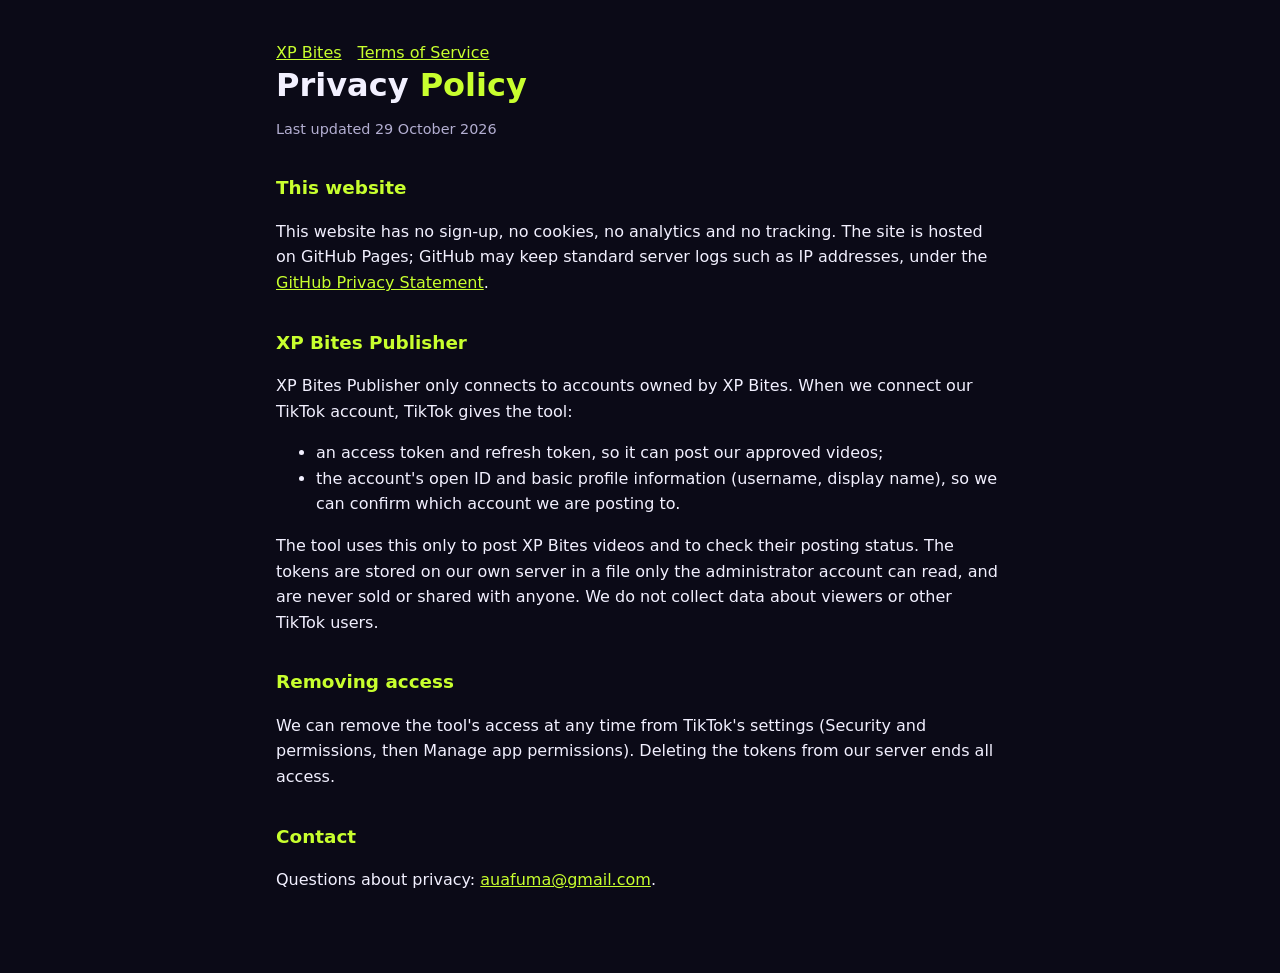
==== privacy.html @ 45ca37fb "Add files via upload" ====
<!doctype html>
<html lang="en"><head><meta charset="utf-8"><meta name="viewport" content="width=device-width, initial-scale=1">
<title>Privacy Policy</title><link rel="stylesheet" href="style.css"></head>
<body><main>
<nav><a href="index.html">XP Bites</a><a href="terms.html">Terms of Service</a></nav>
<h1>Privacy <em>Policy</em></h1>
<p class="muted">Last updated 29 October 2026</p>

<h2>This website</h2>
<p>This website has no sign-up, no cookies, no analytics and no tracking. The site is hosted on GitHub Pages; GitHub may keep standard server logs such as IP addresses, under the <a href="https://docs.github.com/en/site-policy/privacy-policies/github-general-privacy-statement">GitHub Privacy Statement</a>.</p>

<h2>XP Bites Publisher</h2>
<p>XP Bites Publisher only connects to accounts owned by XP Bites. When we connect our TikTok account, TikTok gives the tool:</p>
<ul>
<li>an access token and refresh token, so it can post our approved videos;</li>
<li>the account's open ID and basic profile information (username, display name), so we can confirm which account we are posting to.</li>
</ul>
<p>The tool uses this only to post XP Bites videos and to check their posting status. The tokens are stored on our own server in a file only the administrator account can read, and are never sold or shared with anyone. We do not collect data about viewers or other TikTok users.</p>

<h2>Removing access</h2>
<p>We can remove the tool's access at any time from TikTok's settings (Security and permissions, then Manage app permissions). Deleting the tokens from our server ends all access.</p>

<h2>Contact</h2>
<p>Questions about privacy: <a href="mailto:auafuma@gmail.com">auafuma@gmail.com</a>.</p>
</main></body></html>
---- style.css ----
:root { --bg: #0b0a17; --surface: #1a1633; --text: #f2f0ff; --muted: #b3aed1; --lime: #c8ff2e; --pink: #ff2d7a; }
* { box-sizing: border-box; }
body { margin: 0; background: var(--bg); color: var(--text); font: 16px/1.6 system-ui, -apple-system, "Segoe UI", sans-serif; }
main { max-width: 760px; margin: 0 auto; padding: 40px 16px 64px; }
h1 { font-size: 2rem; line-height: 1.2; margin: 0 0 4px; } h1 em { font-style: normal; color: var(--lime); }
h2 { font-size: 1.15rem; margin: 32px 0 8px; color: var(--lime); }
p, li { color: var(--text); } .muted { color: var(--muted); font-size: .9rem; }
a { color: var(--lime); } nav a { margin-right: 16px; }
.box { background: var(--surface); border-radius: 8px; padding: 16px; word-break: break-all; }
button { background: var(--lime); color: #05040c; border: 0; border-radius: 6px; padding: 10px 16px; font-weight: 700; cursor: pointer; margin-top: 12px; }
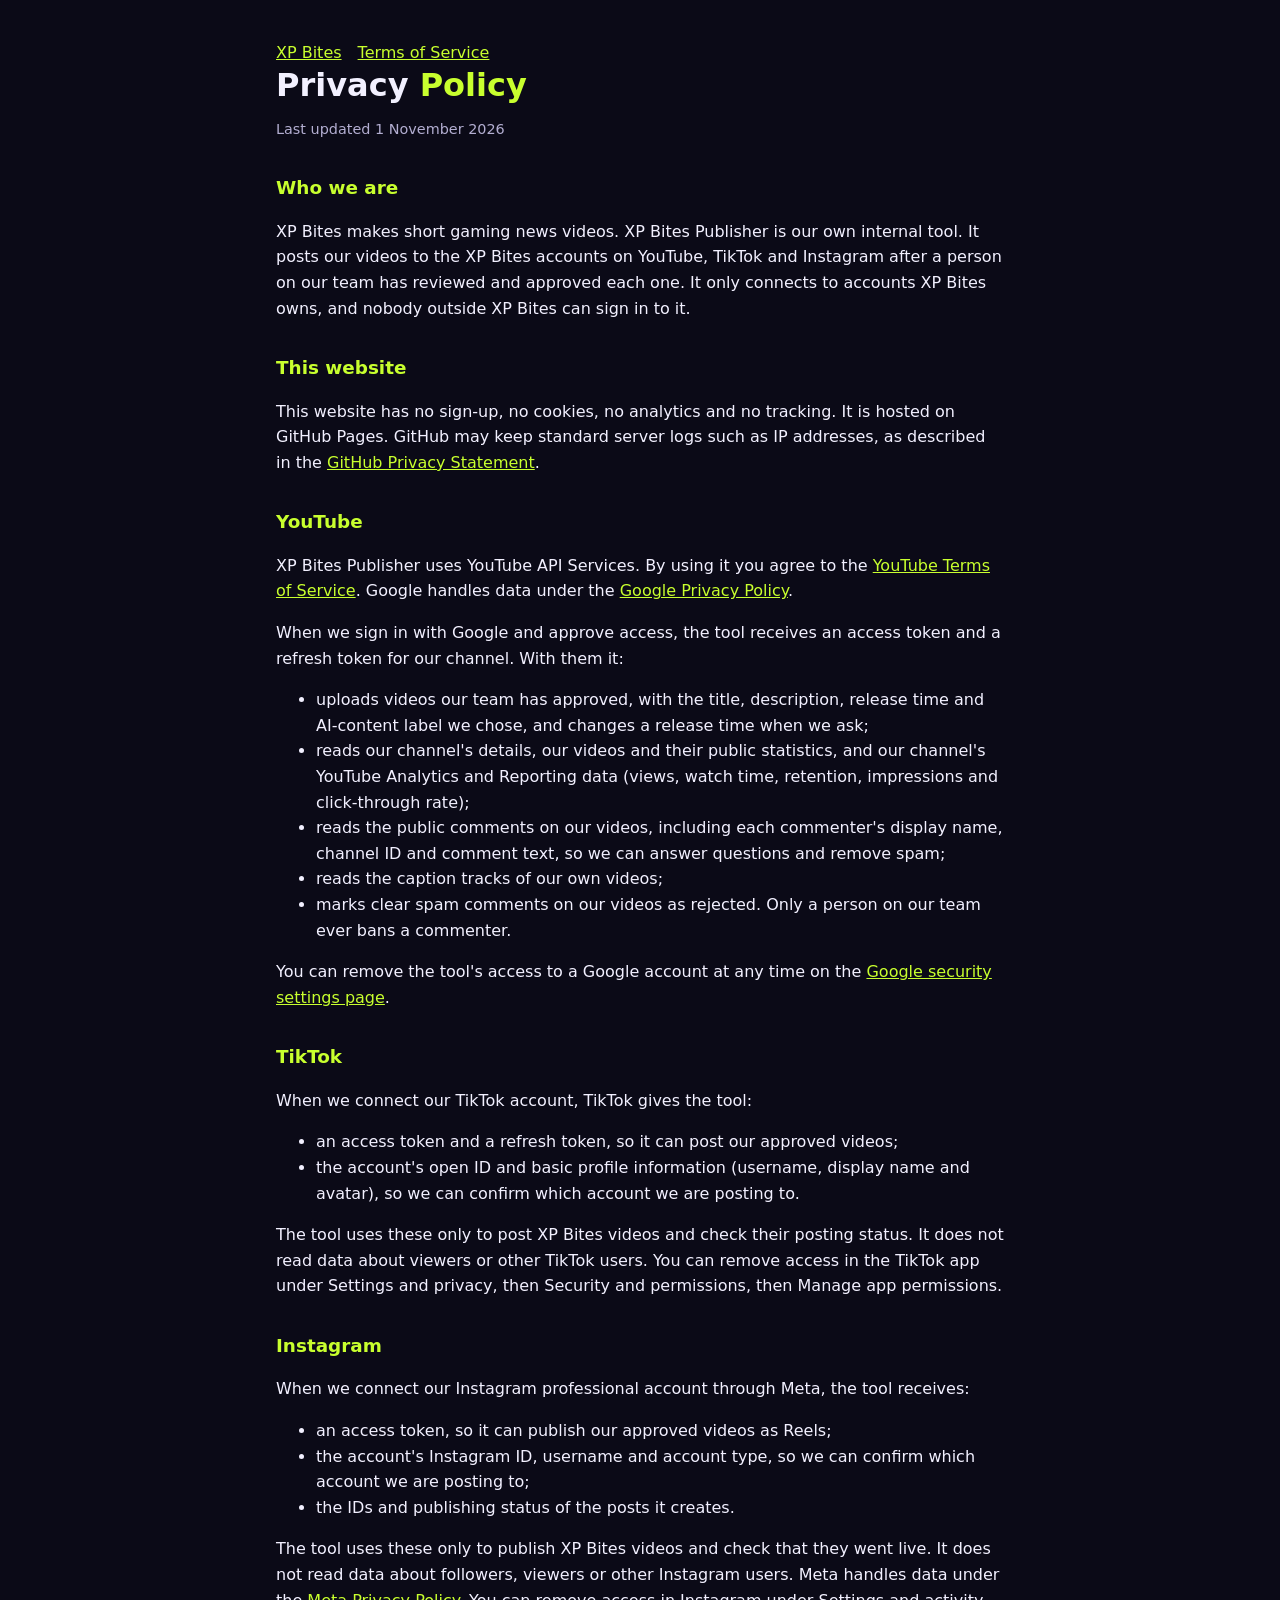
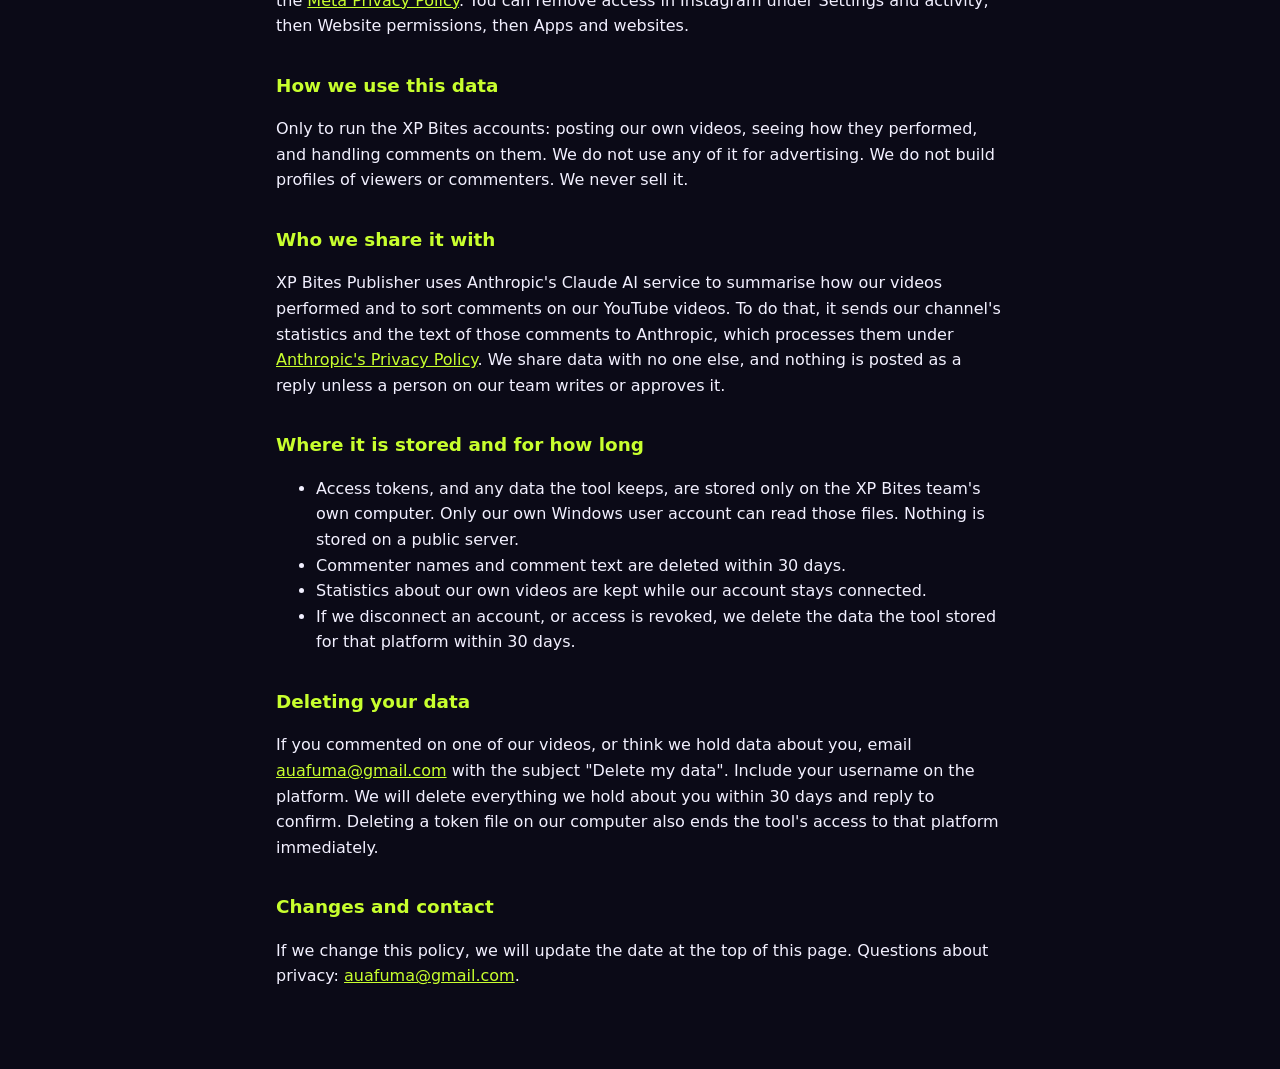
==== commit 81af4dcf: "Add files via upload updated terms and privacy to include youtube, tiktok and instagram" ====
--- a/privacy.html
+++ b/privacy.html
@@ -4,22 +4,60 @@
 <body><main>
 <nav><a href="index.html">XP Bites</a><a href="terms.html">Terms of Service</a></nav>
 <h1>Privacy <em>Policy</em></h1>
-<p class="muted">Last updated 29 October 2026</p>
+<p class="muted">Last updated 1 November 2026</p>
+
+<h2>Who we are</h2>
+<p>XP Bites makes short gaming news videos. XP Bites Publisher is our own internal tool. It posts our videos to the XP Bites accounts on YouTube, TikTok and Instagram after a person on our team has reviewed and approved each one. It only connects to accounts XP Bites owns, and nobody outside XP Bites can sign in to it.</p>
 
 <h2>This website</h2>
-<p>This website has no sign-up, no cookies, no analytics and no tracking. The site is hosted on GitHub Pages; GitHub may keep standard server logs such as IP addresses, under the <a href="https://docs.github.com/en/site-policy/privacy-policies/github-general-privacy-statement">GitHub Privacy Statement</a>.</p>
+<p>This website has no sign-up, no cookies, no analytics and no tracking. It is hosted on GitHub Pages. GitHub may keep standard server logs such as IP addresses, as described in the <a href="https://docs.github.com/en/site-policy/privacy-policies/github-general-privacy-statement">GitHub Privacy Statement</a>.</p>
 
-<h2>XP Bites Publisher</h2>
-<p>XP Bites Publisher only connects to accounts owned by XP Bites. When we connect our TikTok account, TikTok gives the tool:</p>
+<h2>YouTube</h2>
+<p>XP Bites Publisher uses YouTube API Services. By using it you agree to the <a href="https://www.youtube.com/t/terms">YouTube Terms of Service</a>. Google handles data under the <a href="https://policies.google.com/privacy">Google Privacy Policy</a>.</p>
+<p>When we sign in with Google and approve access, the tool receives an access token and a refresh token for our channel. With them it:</p>
 <ul>
-<li>an access token and refresh token, so it can post our approved videos;</li>
-<li>the account's open ID and basic profile information (username, display name), so we can confirm which account we are posting to.</li>
+<li>uploads videos our team has approved, with the title, description, release time and AI-content label we chose, and changes a release time when we ask;</li>
+<li>reads our channel's details, our videos and their public statistics, and our channel's YouTube Analytics and Reporting data (views, watch time, retention, impressions and click-through rate);</li>
+<li>reads the public comments on our videos, including each commenter's display name, channel ID and comment text, so we can answer questions and remove spam;</li>
+<li>reads the caption tracks of our own videos;</li>
+<li>marks clear spam comments on our videos as rejected. Only a person on our team ever bans a commenter.</li>
 </ul>
-<p>The tool uses this only to post XP Bites videos and to check their posting status. The tokens are stored on our own server in a file only the administrator account can read, and are never sold or shared with anyone. We do not collect data about viewers or other TikTok users.</p>
+<p>You can remove the tool's access to a Google account at any time on the <a href="https://security.google.com/settings/security/permissions">Google security settings page</a>.</p>
 
-<h2>Removing access</h2>
-<p>We can remove the tool's access at any time from TikTok's settings (Security and permissions, then Manage app permissions). Deleting the tokens from our server ends all access.</p>
+<h2>TikTok</h2>
+<p>When we connect our TikTok account, TikTok gives the tool:</p>
+<ul>
+<li>an access token and a refresh token, so it can post our approved videos;</li>
+<li>the account's open ID and basic profile information (username, display name and avatar), so we can confirm which account we are posting to.</li>
+</ul>
+<p>The tool uses these only to post XP Bites videos and check their posting status. It does not read data about viewers or other TikTok users. You can remove access in the TikTok app under Settings and privacy, then Security and permissions, then Manage app permissions.</p>
 
-<h2>Contact</h2>
-<p>Questions about privacy: <a href="mailto:auafuma@gmail.com">auafuma@gmail.com</a>.</p>
+<h2>Instagram</h2>
+<p>When we connect our Instagram professional account through Meta, the tool receives:</p>
+<ul>
+<li>an access token, so it can publish our approved videos as Reels;</li>
+<li>the account's Instagram ID, username and account type, so we can confirm which account we are posting to;</li>
+<li>the IDs and publishing status of the posts it creates.</li>
+</ul>
+<p>The tool uses these only to publish XP Bites videos and check that they went live. It does not read data about followers, viewers or other Instagram users. Meta handles data under the <a href="https://privacycenter.instagram.com/policy">Meta Privacy Policy</a>. You can remove access in Instagram under Settings and activity, then Website permissions, then Apps and websites.</p>
+
+<h2>How we use this data</h2>
+<p>Only to run the XP Bites accounts: posting our own videos, seeing how they performed, and handling comments on them. We do not use any of it for advertising. We do not build profiles of viewers or commenters. We never sell it.</p>
+
+<h2>Who we share it with</h2>
+<p>XP Bites Publisher uses Anthropic's Claude AI service to summarise how our videos performed and to sort comments on our YouTube videos. To do that, it sends our channel's statistics and the text of those comments to Anthropic, which processes them under <a href="https://www.anthropic.com/legal/privacy">Anthropic's Privacy Policy</a>. We share data with no one else, and nothing is posted as a reply unless a person on our team writes or approves it.</p>
+
+<h2>Where it is stored and for how long</h2>
+<ul>
+<li>Access tokens, and any data the tool keeps, are stored only on the XP Bites team's own computer. Only our own Windows user account can read those files. Nothing is stored on a public server.</li>
+<li>Commenter names and comment text are deleted within 30 days.</li>
+<li>Statistics about our own videos are kept while our account stays connected.</li>
+<li>If we disconnect an account, or access is revoked, we delete the data the tool stored for that platform within 30 days.</li>
+</ul>
+
+<h2>Deleting your data</h2>
+<p>If you commented on one of our videos, or think we hold data about you, email <a href="mailto:auafuma@gmail.com">auafuma@gmail.com</a> with the subject "Delete my data". Include your username on the platform. We will delete everything we hold about you within 30 days and reply to confirm. Deleting a token file on our computer also ends the tool's access to that platform immediately.</p>
+
+<h2>Changes and contact</h2>
+<p>If we change this policy, we will update the date at the top of this page. Questions about privacy: <a href="mailto:auafuma@gmail.com">auafuma@gmail.com</a>.</p>
 </main></body></html>
--- a/style.css
+++ b/style.css
@@ -1,10 +1,11 @@
-:root { --bg: #0b0a17; --surface: #1a1633; --text: #f2f0ff; --muted: #b3aed1; --lime: #c8ff2e; --pink: #ff2d7a; }
-* { box-sizing: border-box; }
-body { margin: 0; background: var(--bg); color: var(--text); font: 16px/1.6 system-ui, -apple-system, "Segoe UI", sans-serif; }
-main { max-width: 760px; margin: 0 auto; padding: 40px 16px 64px; }
-h1 { font-size: 2rem; line-height: 1.2; margin: 0 0 4px; } h1 em { font-style: normal; color: var(--lime); }
-h2 { font-size: 1.15rem; margin: 32px 0 8px; color: var(--lime); }
-p, li { color: var(--text); } .muted { color: var(--muted); font-size: .9rem; }
-a { color: var(--lime); } nav a { margin-right: 16px; }
-.box { background: var(--surface); border-radius: 8px; padding: 16px; word-break: break-all; }
-button { background: var(--lime); color: #05040c; border: 0; border-radius: 6px; padding: 10px 16px; font-weight: 700; cursor: pointer; margin-top: 12px; }
+:root { --bg: #0b0a17; --surface: #1a1633; --text: #f2f0ff; --muted: #b3aed1; --lime: #c8ff2e; --pink: #ff2d7a; }
+* { box-sizing: border-box; }
+body { margin: 0; background: var(--bg); color: var(--text); font: 16px/1.6 system-ui, -apple-system, "Segoe UI", sans-serif; }
+main { max-width: 760px; margin: 0 auto; padding: 40px 16px 64px; }
+h1 { font-size: 2rem; line-height: 1.2; margin: 0 0 4px; } h1 em { font-style: normal; color: var(--lime); }
+h2 { font-size: 1.15rem; margin: 32px 0 8px; color: var(--lime); }
+p, li { color: var(--text); } .muted { color: var(--muted); font-size: .9rem; }
+a { color: var(--lime); } nav a { margin-right: 16px; }
+.box { background: var(--surface); border-radius: 8px; padding: 16px; word-break: break-all; }
+button { background: var(--lime); color: #05040c; border: 0; border-radius: 6px; padding: 10px 16px; font-weight: 700; cursor: pointer; margin-top: 12px; }
+.yt { border-left: 4px solid #ff0000; margin: 24px 0; word-break: normal; } .yt p { margin: 0 0 8px; } .yt p:last-child { margin: 0; }
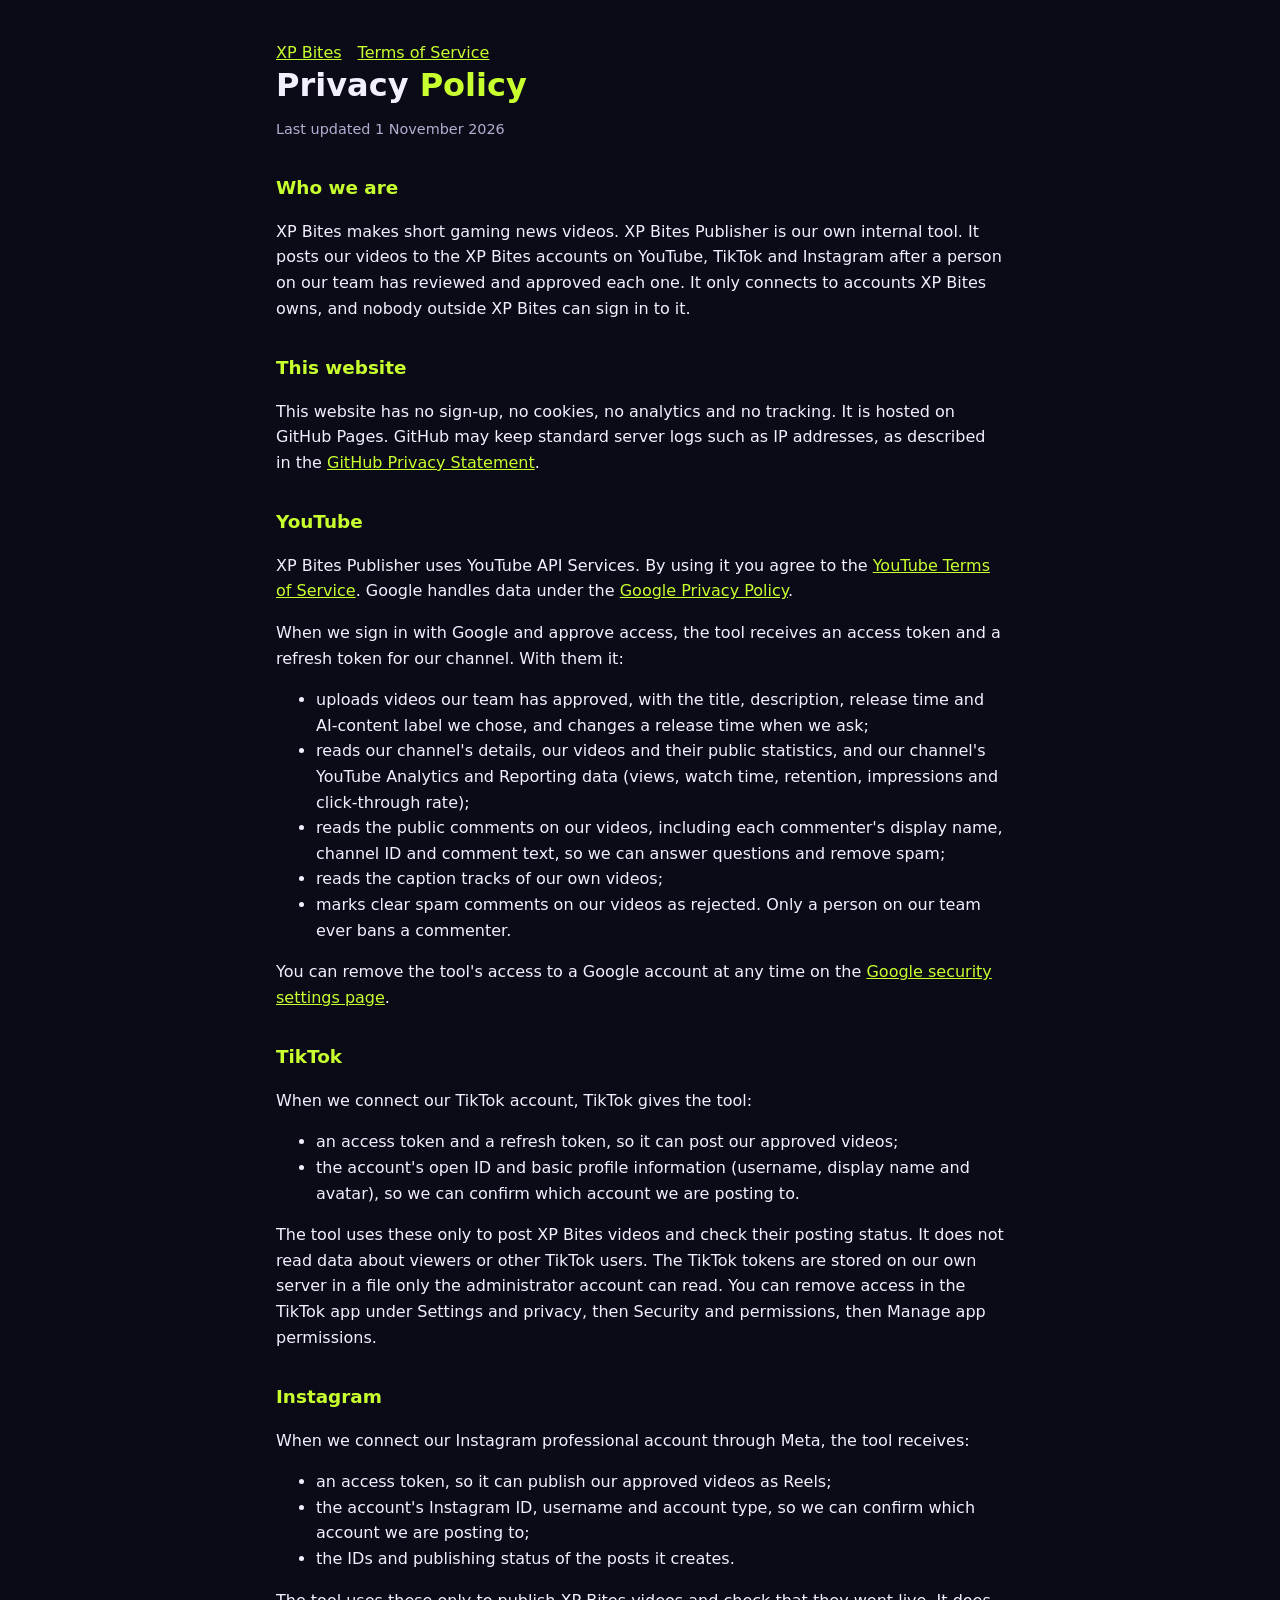
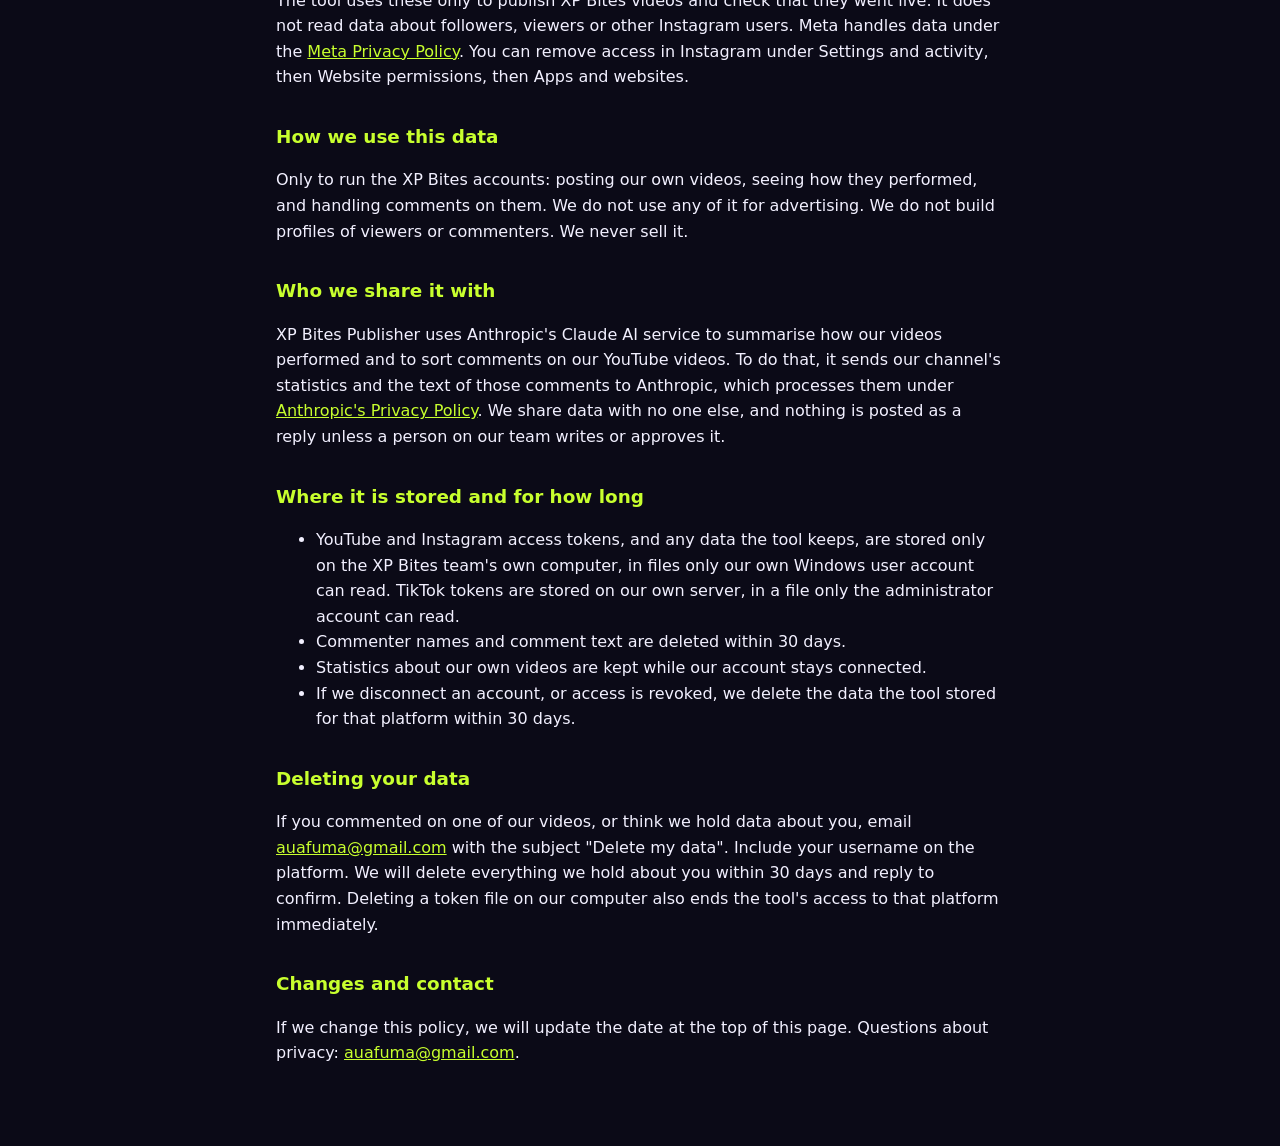
==== commit 3f0d20f4: "Update privacy.html" ====
--- a/privacy.html
+++ b/privacy.html
@@ -30,7 +30,7 @@
 <li>an access token and a refresh token, so it can post our approved videos;</li>
 <li>the account's open ID and basic profile information (username, display name and avatar), so we can confirm which account we are posting to.</li>
 </ul>
-<p>The tool uses these only to post XP Bites videos and check their posting status. It does not read data about viewers or other TikTok users. You can remove access in the TikTok app under Settings and privacy, then Security and permissions, then Manage app permissions.</p>
+<p>The tool uses these only to post XP Bites videos and check their posting status. It does not read data about viewers or other TikTok users. The TikTok tokens are stored on our own server in a file only the administrator account can read. You can remove access in the TikTok app under Settings and privacy, then Security and permissions, then Manage app permissions.</p>
 
 <h2>Instagram</h2>
 <p>When we connect our Instagram professional account through Meta, the tool receives:</p>
@@ -49,8 +49,7 @@
 
 <h2>Where it is stored and for how long</h2>
 <ul>
-<li>Access tokens, and any data the tool keeps, are stored only on the XP Bites team's own computer. Only our own Windows user account can read those files. Nothing is stored on a public server.</li>
-<li>Commenter names and comment text are deleted within 30 days.</li>
+<li>YouTube and Instagram access tokens, and any data the tool keeps, are stored only on the XP Bites team's own computer, in files only our own Windows user account can read. TikTok tokens are stored on our own server, in a file only the administrator account can read.</li><li>Commenter names and comment text are deleted within 30 days.</li>
 <li>Statistics about our own videos are kept while our account stays connected.</li>
 <li>If we disconnect an account, or access is revoked, we delete the data the tool stored for that platform within 30 days.</li>
 </ul>
